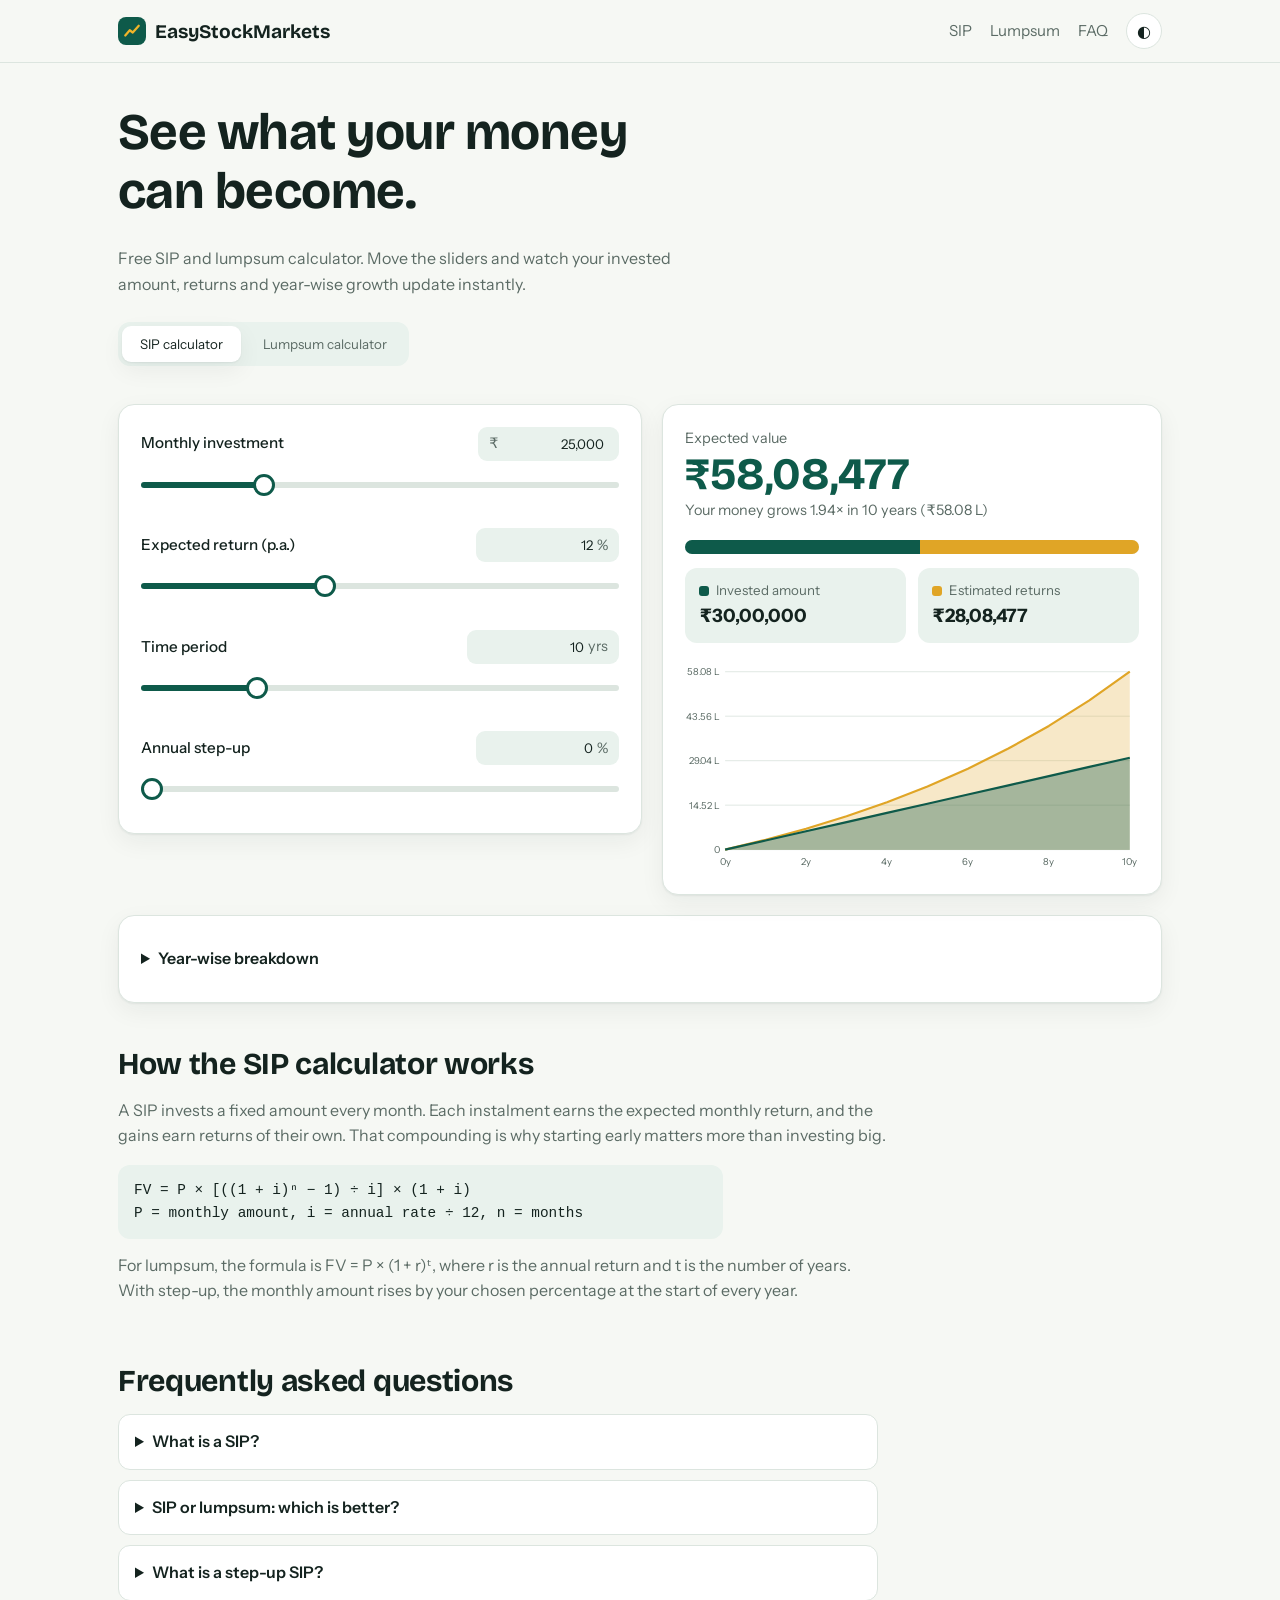
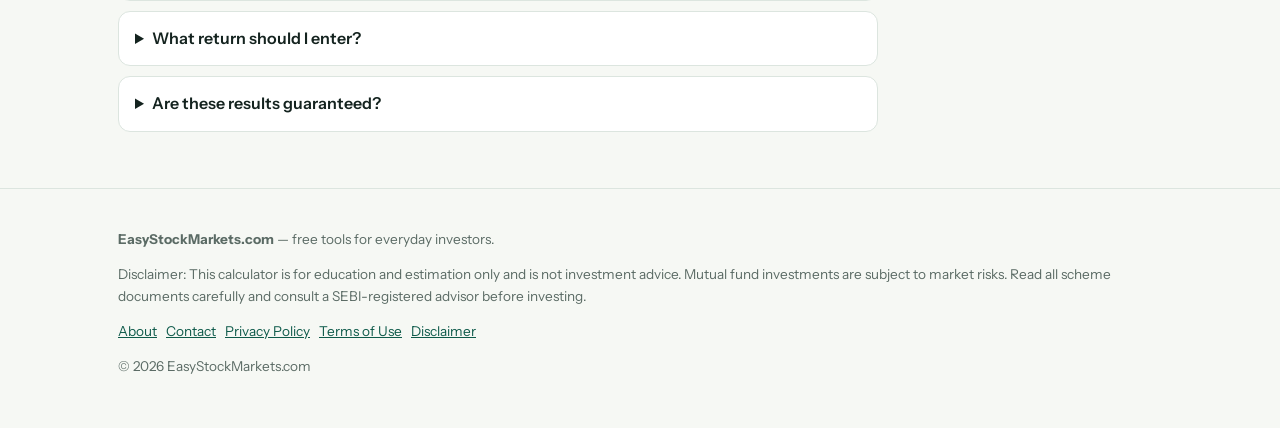
==== index.html @ 9d8278a8 "Add files via upload" ====
<!DOCTYPE html>
<html lang="en-IN">
<head>
<meta charset="utf-8">
<meta name="viewport" content="width=device-width, initial-scale=1">
<title>SIP Calculator &amp; Lumpsum Investment Calculator | EasyStockMarkets</title>
<meta name="description" content="Free SIP calculator and lumpsum investment calculator. Estimate mutual fund returns with step-up SIP, see year-wise growth, invested amount and wealth gained. Simple, fast, mobile friendly.">
<meta name="keywords" content="SIP calculator, lumpsum calculator, mutual fund calculator, step-up SIP calculator, investment calculator India, SIP returns">
<meta name="robots" content="index, follow, max-image-preview:large">
<meta name="theme-color" content="#0e5a4a">
<link rel="canonical" href="https://easystockmarkets.com/">
<meta property="og:type" content="website">
<meta property="og:site_name" content="EasyStockMarkets">
<meta property="og:title" content="SIP Calculator & Lumpsum Investment Calculator">
<meta property="og:description" content="Plan your wealth. Estimate SIP and lumpsum returns instantly, with step-up and year-wise growth.">
<meta property="og:url" content="https://easystockmarkets.com/">
<meta name="twitter:card" content="summary_large_image">
<link rel="icon" href="data:image/svg+xml,%3Csvg xmlns='http://www.w3.org/2000/svg' viewBox='0 0 100 100'%3E%3Crect width='100' height='100' rx='22' fill='%230e5a4a'/%3E%3Cpath d='M20 70 40 48 55 60 80 28' stroke='%23f0b429' stroke-width='9' fill='none' stroke-linecap='round' stroke-linejoin='round'/%3E%3C/svg%3E">
<link rel="preconnect" href="https://fonts.googleapis.com">
<link rel="preconnect" href="https://fonts.gstatic.com" crossorigin>
<link href="https://fonts.googleapis.com/css2?family=Bricolage+Grotesque:opsz,wght@12..96,500;12..96,700&family=Instrument+Sans:wght@400;500;600&display=swap" rel="stylesheet">
<script type="application/ld+json">
{"@context":"https://schema.org","@graph":[
{"@type":"WebSite","name":"EasyStockMarkets","url":"https://easystockmarkets.com/"},
{"@type":"WebApplication","name":"SIP & Lumpsum Calculator","url":"https://easystockmarkets.com/","applicationCategory":"FinanceApplication","operatingSystem":"Any","offers":{"@type":"Offer","price":"0","priceCurrency":"INR"}},
{"@type":"FAQPage","mainEntity":[
{"@type":"Question","name":"What is a SIP?","acceptedAnswer":{"@type":"Answer","text":"A Systematic Investment Plan (SIP) lets you invest a fixed amount in a mutual fund at regular intervals, usually monthly. It builds discipline and averages your purchase cost over time."}},
{"@type":"Question","name":"How is SIP return calculated?","acceptedAnswer":{"@type":"Answer","text":"This calculator compounds each monthly instalment at the expected annual return divided by 12. Future value = P x [((1+i)^n - 1) / i] x (1+i), where P is the monthly amount, i the monthly rate and n the number of months."}},
{"@type":"Question","name":"SIP or lumpsum: which is better?","acceptedAnswer":{"@type":"Answer","text":"SIP suits regular income and reduces timing risk. Lumpsum suits idle surplus cash and can do better in rising markets. Many investors combine both."}},
{"@type":"Question","name":"What is a step-up SIP?","acceptedAnswer":{"@type":"Answer","text":"A step-up SIP raises your monthly instalment by a fixed percentage every year, so your investment grows along with your income."}},
{"@type":"Question","name":"Are the results guaranteed?","acceptedAnswer":{"@type":"Answer","text":"No. Mutual fund returns are market-linked and not guaranteed. The calculator gives an estimate based on the return you enter."}}]}]}
</script>
<style>
:root{--bg:#f6f8f4;--card:#fff;--ink:#14231f;--mute:#5b6b65;--line:#dce5df;--brand:#0e5a4a;--brand2:#e9f2ed;--gold:#e0a526;--gain:#e0a526;--shadow:0 1px 2px rgba(20,35,31,.06),0 8px 24px rgba(20,35,31,.06)}
@media(prefers-color-scheme:dark){:root:not([data-theme=light]){--bg:#0d1714;--card:#14231f;--ink:#e9f1ed;--mute:#9bb0a8;--line:#24382f;--brand:#3fbf9f;--brand2:#18322a;--gold:#f0b429;--gain:#f0b429;--shadow:none}}
:root[data-theme=dark]{--bg:#0d1714;--card:#14231f;--ink:#e9f1ed;--mute:#9bb0a8;--line:#24382f;--brand:#3fbf9f;--brand2:#18322a;--gold:#f0b429;--gain:#f0b429;--shadow:none}
*{box-sizing:border-box}
html{scroll-behavior:smooth}
body{margin:0;font:400 16px/1.6 "Instrument Sans",system-ui,-apple-system,"Segoe UI",Roboto,sans-serif;background:var(--bg);color:var(--ink);padding:env(safe-area-inset-top) 0 env(safe-area-inset-bottom)}
h1,h2,h3{font-family:"Bricolage Grotesque","Instrument Sans",system-ui,sans-serif;line-height:1.15;margin:0 0 .5em;letter-spacing:-.01em}
a{color:var(--brand)}
.wrap{max-width:1080px;margin:0 auto;padding:0 18px}
header{border-bottom:1px solid var(--line)}
header .wrap{display:flex;align-items:center;justify-content:space-between;height:62px}
.logo{font:700 1.2rem "Bricolage Grotesque",sans-serif;color:var(--ink);text-decoration:none;display:flex;align-items:center;gap:9px}
.logo i{width:28px;height:28px;border-radius:8px;background:var(--brand);display:grid;place-items:center}
.logo svg{width:18px}
nav{display:flex;gap:18px;align-items:center;font-size:.95rem}
nav a{color:var(--mute);text-decoration:none}nav a:hover{color:var(--ink)}
#theme{border:1px solid var(--line);background:var(--card);color:var(--ink);border-radius:999px;width:36px;height:36px;cursor:pointer;font-size:1rem}
.hero{padding:40px 0 22px}
.hero h1{font-size:clamp(1.9rem,5.5vw,3.2rem);max-width:18ch}
.hero p{color:var(--mute);max-width:56ch;margin:0}
.tabs{display:inline-flex;background:var(--brand2);border-radius:12px;padding:4px;margin:24px 0 16px;gap:4px}
.tabs button{border:0;background:none;color:var(--mute);font:600 .95rem inherit;font-family:inherit;padding:10px 18px;border-radius:9px;cursor:pointer}
.tabs button[aria-selected=true]{background:var(--card);color:var(--ink);box-shadow:var(--shadow)}
.calc{display:grid;grid-template-columns:1.05fr 1fr;gap:20px;align-items:start}
.card{background:var(--card);border:1px solid var(--line);border-radius:16px;padding:22px;box-shadow:var(--shadow)}
.field{margin-bottom:22px}
.field:last-child{margin-bottom:0}
.row{display:flex;justify-content:space-between;align-items:center;gap:12px;margin-bottom:10px}
label{font-weight:500;font-size:.95rem}
.num{display:flex;align-items:center;background:var(--brand2);border-radius:9px;padding:0 10px;border:1px solid transparent}
.num:focus-within{border-color:var(--brand)}
.num span{color:var(--mute);font-size:.9rem}
.num input{width:110px;border:0;background:none;color:var(--ink);font:600 1rem inherit;font-family:inherit;padding:8px 4px;text-align:right;outline:0;-moz-appearance:textfield}
.num input::-webkit-inner-spin-button{display:none}
input[type=range]{width:100%;height:28px;-webkit-appearance:none;appearance:none;background:none;margin:0;cursor:pointer}
input[type=range]::-webkit-slider-runnable-track{height:6px;border-radius:6px;background:linear-gradient(90deg,var(--brand) var(--p,0%),var(--line) var(--p,0%))}
input[type=range]::-moz-range-track{height:6px;border-radius:6px;background:var(--line)}
input[type=range]::-moz-range-progress{height:6px;border-radius:6px;background:var(--brand)}
input[type=range]::-webkit-slider-thumb{-webkit-appearance:none;width:22px;height:22px;border-radius:50%;background:var(--card);border:3px solid var(--brand);margin-top:-8px}
input[type=range]::-moz-range-thumb{width:16px;height:16px;border-radius:50%;background:var(--card);border:3px solid var(--brand)}
:focus-visible{outline:2px solid var(--brand);outline-offset:2px}
.big{font:700 clamp(2rem,6vw,2.8rem) "Bricolage Grotesque",sans-serif;color:var(--brand);line-height:1.1}
.sub{color:var(--mute);font-size:.9rem}
.split{display:flex;height:14px;border-radius:8px;overflow:hidden;margin:18px 0 14px;background:var(--line)}
.split b{display:block;transition:width .35s}
#bi{background:var(--brand)}#bg{background:var(--gold)}
.stats{display:grid;grid-template-columns:1fr 1fr;gap:12px}
.stats div{background:var(--brand2);border-radius:12px;padding:12px 14px}
.stats small{display:flex;align-items:center;gap:7px;color:var(--mute)}
.stats small:before{content:"";width:10px;height:10px;border-radius:3px;background:var(--brand)}
.stats .g small:before{background:var(--gold)}
.stats strong{font-size:1.15rem;display:block}
.chart{margin-top:20px}
.chart svg{width:100%;height:auto;display:block;overflow:visible}
.chart text{fill:var(--mute);font:11px "Instrument Sans",sans-serif}
.tip{position:absolute;pointer-events:none;background:var(--ink);color:var(--bg);font-size:.8rem;padding:6px 9px;border-radius:8px;white-space:nowrap;transform:translate(-50%,-110%);opacity:0;transition:opacity .15s}
.cw{position:relative}
details{margin-top:18px}
summary{cursor:pointer;font-weight:600;padding:8px 0}
.tw{overflow-x:auto;max-height:360px;border:1px solid var(--line);border-radius:12px;margin-top:8px}
table{border-collapse:collapse;width:100%;min-width:480px;font-size:.9rem}
th,td{padding:9px 12px;text-align:right;border-bottom:1px solid var(--line)}
th:first-child,td:first-child{text-align:left}
th{position:sticky;top:0;background:var(--brand2);font-weight:600}
section.info{padding:44px 0 0}
section.info h2{font-size:clamp(1.4rem,3.5vw,1.9rem)}
section.info p{color:var(--mute);max-width:70ch}
.formula{background:var(--brand2);border-radius:12px;padding:14px 16px;font-family:ui-monospace,Menlo,Consolas,monospace;font-size:.9rem;overflow-x:auto;color:var(--ink);max-width:70ch}
.faq details{background:var(--card);border:1px solid var(--line);border-radius:12px;padding:6px 16px;margin:0 0 10px;max-width:760px}
.faq p{margin:0 0 12px}
footer{margin-top:56px;border-top:1px solid var(--line);padding:26px 0 36px;color:var(--mute);font-size:.85rem}
@media(max-width:820px){.calc{grid-template-columns:1fr}.hero{padding-top:26px}nav a.h{display:none}.num input{width:96px}}
@media(prefers-reduced-motion:reduce){*{transition:none!important;scroll-behavior:auto!important}}
</style>
</head>
<body>
<header><div class="wrap">
<a class="logo" href="index.html" aria-label="EasyStockMarkets home"><i><svg viewBox="0 0 24 24" fill="none" stroke="#f0b429" stroke-width="3" stroke-linecap="round" stroke-linejoin="round"><path d="M3 18l6-7 4 3 8-9"/></svg></i>EasyStockMarkets</a>
<nav aria-label="Main"><a class="h" href="#sip" data-go="sip">SIP</a><a class="h" href="#lumpsum" data-go="lumpsum">Lumpsum</a><a class="h" href="#faq">FAQ</a><button id="theme" aria-label="Toggle dark mode">◐</button></nav>
</div></header>

<main class="wrap">
<div class="hero">
<h1>See what your money can become.</h1>
<p>Free SIP and lumpsum calculator. Move the sliders and watch your invested amount, returns and year-wise growth update instantly.</p>
<div class="tabs" role="tablist" aria-label="Calculator type">
<button role="tab" id="t-sip" aria-selected="true" aria-controls="panel">SIP calculator</button>
<button role="tab" id="t-lumpsum" aria-selected="false" aria-controls="panel">Lumpsum calculator</button>
</div>
</div>

<div class="calc" id="panel" role="tabpanel">
<div class="card" id="inputs"></div>
<div class="card" aria-live="polite">
<div class="sub" id="lblTotal">Expected value</div>
<div class="big" id="total">₹0</div>
<div class="sub" id="mult"></div>
<div class="split" aria-hidden="true"><b id="bi"></b><b id="bg"></b></div>
<div class="stats">
<div><small>Invested amount</small><strong id="inv">₹0</strong></div>
<div class="g"><small>Estimated returns</small><strong id="gain">₹0</strong></div>
</div>
<div class="chart cw"><svg id="chart" viewBox="0 0 520 240" role="img" aria-label="Growth chart of invested amount versus expected value"></svg><div class="tip" id="tip"></div></div>
</div>
</div>

<details class="card" style="margin-top:20px">
<summary>Year-wise breakdown</summary>
<div class="tw"><table><thead><tr><th>Year</th><th>Invested</th><th>Returns</th><th>Value</th></tr></thead><tbody id="rows"></tbody></table></div>
</details>

<section class="info">
<h2>How the SIP calculator works</h2>
<p>A SIP invests a fixed amount every month. Each instalment earns the expected monthly return, and the gains earn returns of their own. That compounding is why starting early matters more than investing big.</p>
<div class="formula">FV = P × [((1 + i)ⁿ − 1) ÷ i] × (1 + i)<br>P = monthly amount, i = annual rate ÷ 12, n = months</div>
<p style="margin-top:14px">For lumpsum, the formula is FV = P × (1 + r)ᵗ, where r is the annual return and t is the number of years. With step-up, the monthly amount rises by your chosen percentage at the start of every year.</p>
</section>

<section class="info faq" id="faq">
<h2>Frequently asked questions</h2>
<details><summary>What is a SIP?</summary><p>A Systematic Investment Plan lets you invest a fixed amount in a mutual fund every month. It builds discipline and averages your purchase cost over market ups and downs.</p></details>
<details><summary>SIP or lumpsum: which is better?</summary><p>SIP suits regular income and lowers timing risk. Lumpsum suits idle surplus cash and can do better when markets rise. Many investors use both.</p></details>
<details><summary>What is a step-up SIP?</summary><p>A step-up SIP increases your instalment by a fixed percentage each year, so your investing keeps pace with your salary.</p></details>
<details><summary>What return should I enter?</summary><p>Long-term equity funds have historically returned roughly 10–14% a year in India, but this varies and is never guaranteed. Try a few values to see a range.</p></details>
<details><summary>Are these results guaranteed?</summary><p>No. Mutual fund returns are market-linked. The calculator shows an estimate based only on what you enter, before taxes and expense ratios.</p></details>
</section>
</main>

<footer><div class="wrap">
<p><strong>EasyStockMarkets.com</strong> — free tools for everyday investors.</p>
<p>Disclaimer: This calculator is for education and estimation only and is not investment advice. Mutual fund investments are subject to market risks. Read all scheme documents carefully and consult a SEBI-registered advisor before investing.</p>
<p><a href="about.html">About</a> &nbsp; <a href="contact.html">Contact</a> &nbsp; <a href="privacy-policy.html">Privacy Policy</a> &nbsp; <a href="terms.html">Terms of Use</a> &nbsp; <a href="disclaimer.html">Disclaimer</a></p>
<p>© <span id="yr"></span> EasyStockMarkets.com</p>
</div></footer>

<script>
(function(){
"use strict";
var $=function(i){return document.getElementById(i)};
var CFG={
sip:{fields:[["amt","Monthly investment","₹",500,100000,500,25000],["rate","Expected return (p.a.)","%",1,30,.5,12],["yrs","Time period","yrs",1,40,1,10],["step","Annual step-up","%",0,25,1,0]],tl:"Expected value",title:"SIP Calculator"},
lumpsum:{fields:[["amt","Total investment","₹",5000,10000000,5000,500000],["rate","Expected return (p.a.)","%",1,30,.5,12],["yrs","Time period","yrs",1,40,1,10]],tl:"Expected value",title:"Lumpsum Calculator"}};
var mode="sip",S={sip:{},lumpsum:{}};
var inr=new Intl.NumberFormat("en-IN",{maximumFractionDigits:0});
function f(n){return "₹"+inr.format(Math.round(n))}
function short(n){if(n>=1e7)return "₹"+(n/1e7).toFixed(2).replace(/\.?0+$/,"")+" Cr";if(n>=1e5)return "₹"+(n/1e5).toFixed(2).replace(/\.?0+$/,"")+" L";return f(n)}
function clamp(v,a,b){return Math.min(b,Math.max(a,v))}
function build(){
var box=$("inputs"),c=CFG[mode];box.innerHTML="";
c.fields.forEach(function(d){
var k=d[0];if(S[mode][k]==null)S[mode][k]=d[6];
var el=document.createElement("div");el.className="field";
var pre=d[2]==="₹"?"<span>₹</span>":"",suf=d[2]!=="₹"?"<span>"+d[2]+"</span>":"";
el.innerHTML='<div class="row"><label for="n-'+k+'">'+d[1]+'</label><div class="num">'+pre+'<input id="n-'+k+'" type="text" inputmode="decimal" autocomplete="off">'+suf+'</div></div><input id="r-'+k+'" type="range" min="'+d[3]+'" max="'+d[4]+'" step="'+d[5]+'" aria-label="'+d[1]+'">';
box.appendChild(el);
var n=el.querySelector("#n-"+k),r=el.querySelector("#r-"+k);
function sync(){var v=S[mode][k];r.value=v;n.value=d[2]==="₹"?inr.format(v):v;r.style.setProperty("--p",((v-d[3])/(d[4]-d[3])*100)+"%")}
r.addEventListener("input",function(){S[mode][k]=+r.value;sync();calc()});
n.addEventListener("input",function(){var v=parseFloat(n.value.replace(/,/g,""));if(!isNaN(v)){S[mode][k]=clamp(v,d[3],d[4]);r.value=S[mode][k];r.style.setProperty("--p",((S[mode][k]-d[3])/(d[4]-d[3])*100)+"%");calc()}});
n.addEventListener("blur",sync);
sync();
});
calc();
}
function project(){
var s=S[mode],y=s.yrs,r=s.rate/100,out=[{y:0,i:0,v:0}],i,m;
if(mode==="lumpsum"){for(i=1;i<=y;i++)out.push({y:i,i:s.amt,v:s.amt*Math.pow(1+r,i)});out[0]={y:0,i:s.amt,v:s.amt};return out}
var mr=r/12,v=0,inv=0,c=s.amt;
for(i=1;i<=y;i++){for(m=0;m<12;m++){v=(v+c)*(1+mr);inv+=c}out.push({y:i,i:inv,v:v});c=c*(1+s.step/100)}
return out;
}
var pts=[];
function calc(){
pts=project();var e=pts[pts.length-1],g=e.v-e.i;
$("total").textContent=f(e.v);$("inv").textContent=f(e.i);$("gain").textContent=f(g);
$("mult").textContent="Your money grows "+(e.v/e.i).toFixed(2)+"× in "+S[mode].yrs+" years ("+short(e.v)+")";
var pi=e.i/e.v*100;$("bi").style.width=pi+"%";$("bg").style.width=(100-pi)+"%";
$("rows").innerHTML=pts.slice(mode==="lumpsum"?1:1).map(function(p){return "<tr><td>"+p.y+"</td><td>"+f(p.i)+"</td><td>"+f(p.v-p.i)+"</td><td>"+f(p.v)+"</td></tr>"}).join("");
draw();
document.title=CFG[mode].title+" – Plan Your Investment Returns | EasyStockMarkets";
}
function draw(){
var W=520,H=240,L=46,R=10,T=10,B=26,mx=pts[pts.length-1].v,n=pts.length-1||1;
function X(i){return L+(W-L-R)*i/n}function Y(v){return T+(H-T-B)*(1-v/mx)}
var a="",b="",g="",i,t;
for(t=0;t<=4;t++){var yy=T+(H-T-B)*t/4;g+='<line x1="'+L+'" x2="'+(W-R)+'" y1="'+yy+'" y2="'+yy+'" stroke="var(--line)"/><text x="'+(L-6)+'" y="'+(yy+4)+'" text-anchor="end">'+short(mx*(1-t/4)).replace("₹","")+'</text>'}
var step=Math.ceil(n/6);for(i=0;i<=n;i+=step)g+='<text x="'+X(i)+'" y="'+(H-8)+'" text-anchor="middle">'+i+'y</text>';
var pv=pts.map(function(p,i){return X(i)+","+Y(p.v)}).join(" "),pi=pts.map(function(p,i){return X(i)+","+Y(p.i)}).join(" ");
$("chart").innerHTML=g+'<polygon points="'+X(0)+","+Y(0)+" "+pv+" "+X(n)+","+Y(0)+'" fill="var(--gold)" opacity=".25"/><polygon points="'+X(0)+","+Y(0)+" "+pi+" "+X(n)+","+Y(0)+'" fill="var(--brand)" opacity=".35"/><polyline points="'+pv+'" fill="none" stroke="var(--gold)" stroke-width="2.5" stroke-linejoin="round"/><polyline points="'+pi+'" fill="none" stroke="var(--brand)" stroke-width="2.5" stroke-linejoin="round"/><line id="cur" y1="'+T+'" y2="'+(H-B)+'" stroke="var(--mute)" stroke-dasharray="3" opacity="0"/>';
}
var ch=$("chart");
function hover(ev){
var rc=ch.getBoundingClientRect(),cx=(ev.touches?ev.touches[0].clientX:ev.clientX)-rc.left,sx=cx/rc.width*520,n=pts.length-1||1;
var i=clamp(Math.round((sx-46)/(520-56)*n),0,n),p=pts[i],x=46+(520-56)*i/n,cur=$("cur"),tip=$("tip");
cur.setAttribute("x1",x);cur.setAttribute("x2",x);cur.setAttribute("opacity",1);
tip.style.left=(x/520*rc.width)+"px";tip.style.top="30px";tip.style.opacity=1;
tip.innerHTML="Year "+p.y+": "+f(p.v)+"<br>Invested: "+f(p.i);
}
ch.addEventListener("mousemove",hover);ch.addEventListener("touchmove",hover,{passive:true});ch.addEventListener("touchstart",hover,{passive:true});
ch.addEventListener("mouseleave",function(){$("tip").style.opacity=0;var c=$("cur");if(c)c.setAttribute("opacity",0)});
function setMode(m,push){
mode=m;["sip","lumpsum"].forEach(function(k){$("t-"+k).setAttribute("aria-selected",k===m)});
if(push)history.replaceState(null,"","#"+m);
build();
}
["sip","lumpsum"].forEach(function(k){$("t-"+k).addEventListener("click",function(){setMode(k,true)})});
document.querySelectorAll("[data-go]").forEach(function(a){a.addEventListener("click",function(){setMode(a.dataset.go,false);$("panel").scrollIntoView({behavior:"smooth"})})});
window.addEventListener("hashchange",function(){var h=location.hash.slice(1);if(CFG[h])setMode(h,false)});
$("theme").addEventListener("click",function(){
var d=document.documentElement,dark=d.dataset.theme?d.dataset.theme==="dark":matchMedia("(prefers-color-scheme:dark)").matches;
d.dataset.theme=dark?"light":"dark";
});
$("yr").textContent=new Date().getFullYear();
var h=location.hash.slice(1);setMode(CFG[h]?h:"sip",false);
})();
</script>
</body>
</html>
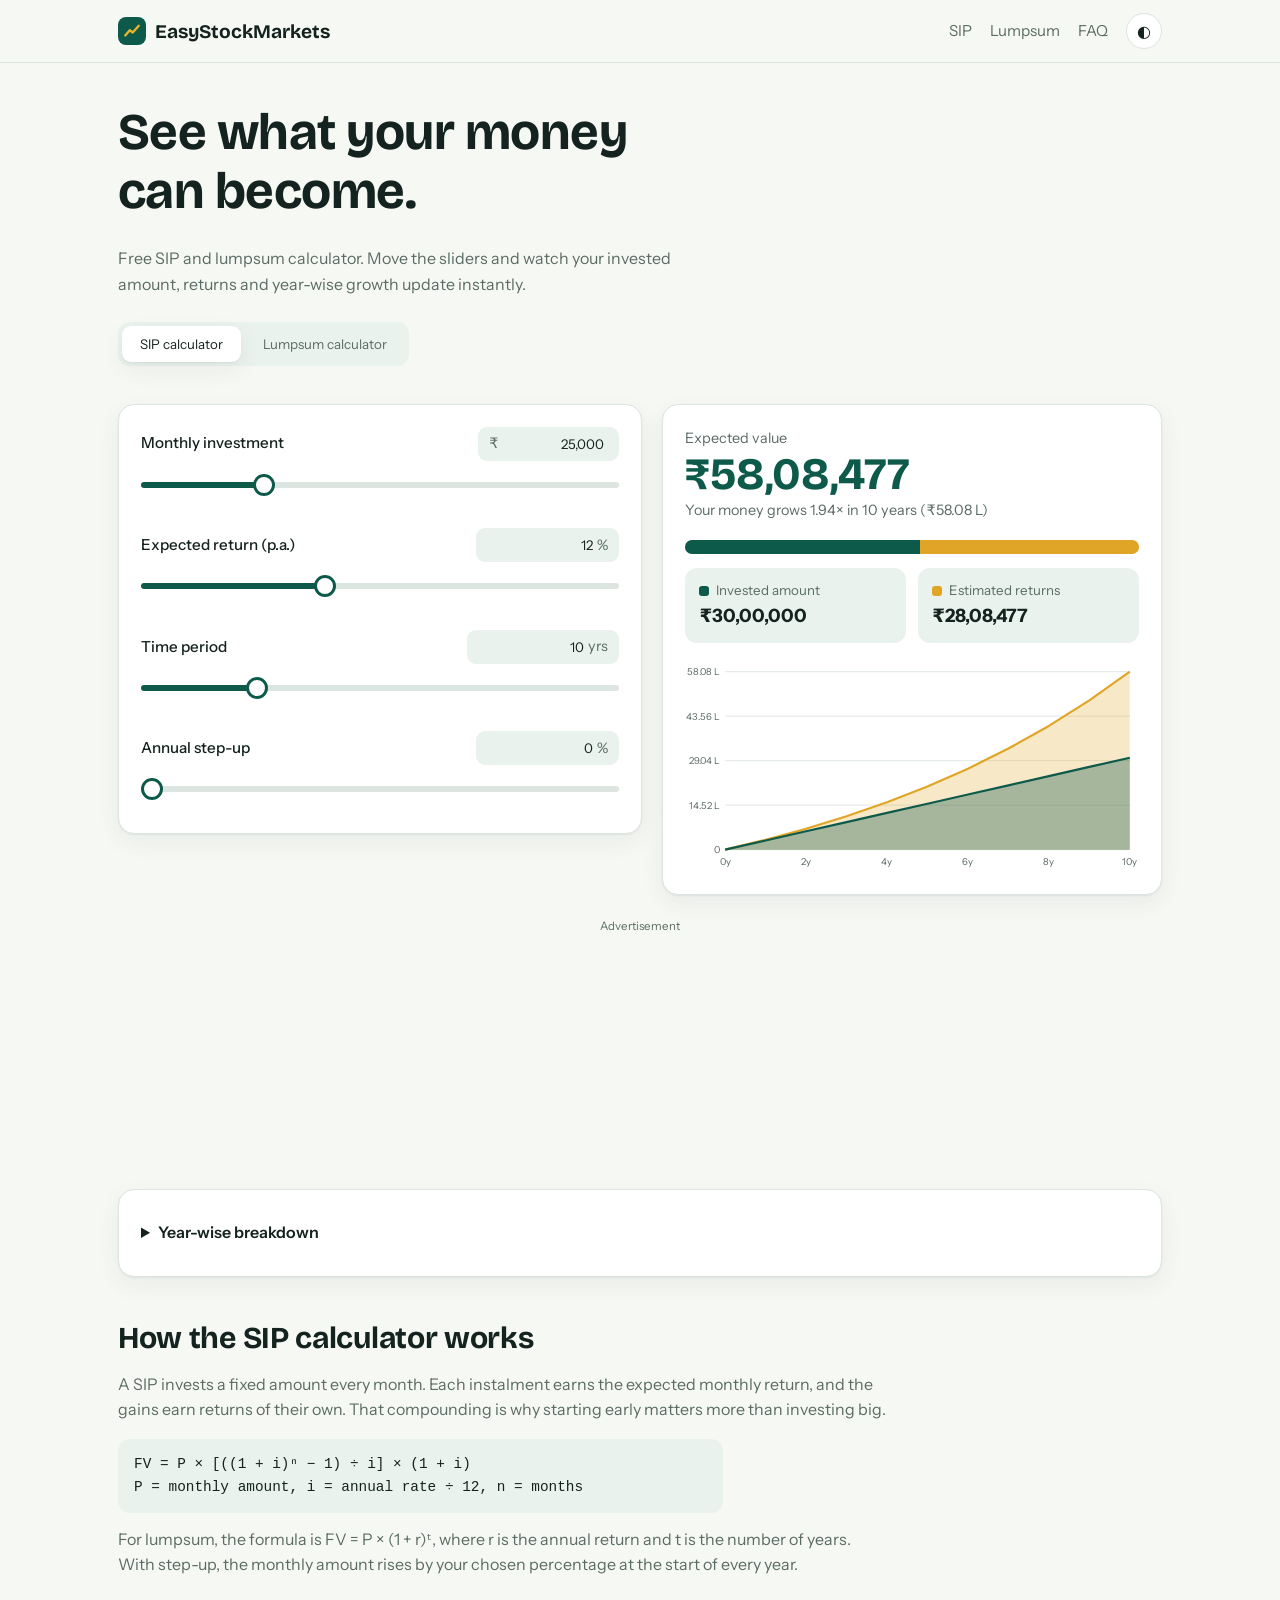
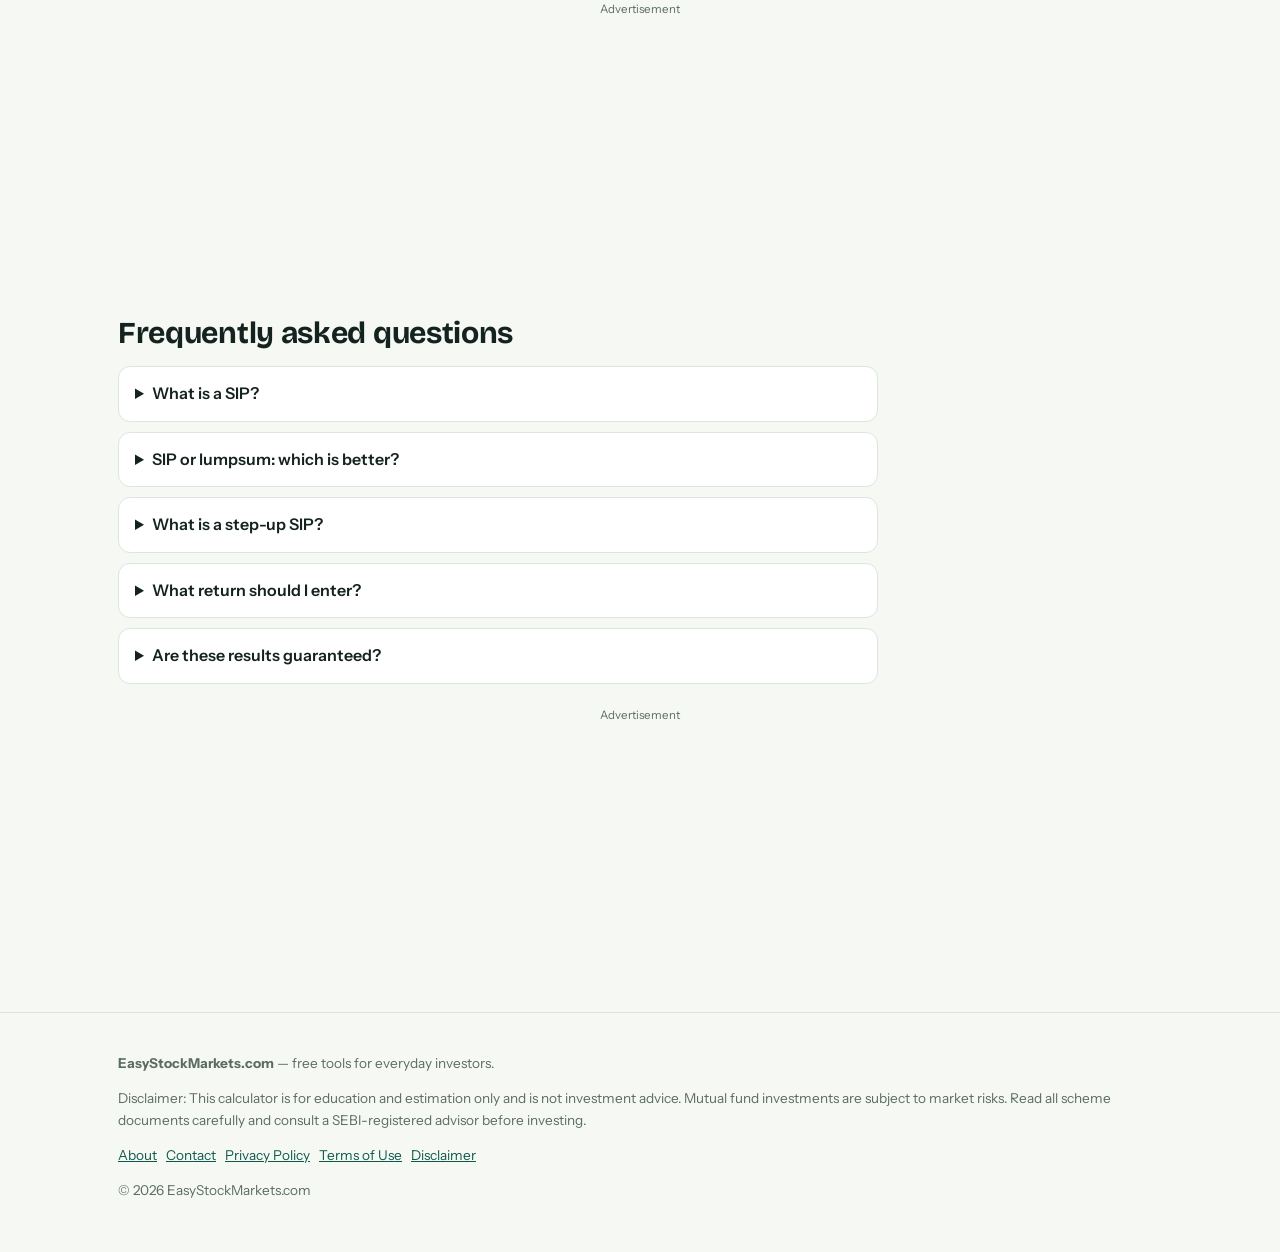
==== commit c6982d68: "Add files via upload" ====
--- a/index.html
+++ b/index.html
@@ -104,6 +104,13 @@
 footer{margin-top:56px;border-top:1px solid var(--line);padding:26px 0 36px;color:var(--mute);font-size:.85rem}
 @media(max-width:820px){.calc{grid-template-columns:1fr}.hero{padding-top:26px}nav a.h{display:none}.num input{width:96px}}
 @media(prefers-reduced-motion:reduce){*{transition:none!important;scroll-behavior:auto!important}}
+.ad-slot{margin:22px auto;text-align:center;max-width:100%;overflow:hidden;clear:both}
+.ad-slot:empty{display:none}
+.ad-slot:before{content:"Advertisement";display:block;font-size:.72rem;color:var(--mute);margin-bottom:4px}
+.ad-native{width:100%;max-width:1080px;min-height:250px}
+.ad-banner{width:300px;min-height:250px}
+.ad-banner.wide{width:336px;min-height:280px}
+@media(min-width:768px){.ad-banner.d{width:728px;min-height:90px}}
 </style>
 </head>
 <body>
@@ -137,6 +144,11 @@
 </div>
 </div>
 
+
+<!-- AD SLOT 1: NATIVE BANNER (under calculator). Paste ad code between the comment markers below. Remove the whole div if unused. -->
+<div class="ad-slot ad-native" id="ad-native-1">
+<!-- paste native banner code here -->
+</div>
 <details class="card" style="margin-top:20px">
 <summary>Year-wise breakdown</summary>
 <div class="tw"><table><thead><tr><th>Year</th><th>Invested</th><th>Returns</th><th>Value</th></tr></thead><tbody id="rows"></tbody></table></div>
@@ -149,6 +161,11 @@
 <p style="margin-top:14px">For lumpsum, the formula is FV = P × (1 + r)ᵗ, where r is the annual return and t is the number of years. With step-up, the monthly amount rises by your chosen percentage at the start of every year.</p>
 </section>
 
+
+<!-- AD SLOT 2: BANNER 300x250 (after "How it works"). Paste ad code inside. -->
+<div class="ad-slot ad-banner" id="ad-banner-1">
+<!-- paste banner 300x250 code here -->
+</div>
 <section class="info faq" id="faq">
 <h2>Frequently asked questions</h2>
 <details><summary>What is a SIP?</summary><p>A Systematic Investment Plan lets you invest a fixed amount in a mutual fund every month. It builds discipline and averages your purchase cost over market ups and downs.</p></details>
@@ -157,6 +174,11 @@
 <details><summary>What return should I enter?</summary><p>Long-term equity funds have historically returned roughly 10–14% a year in India, but this varies and is never guaranteed. Try a few values to see a range.</p></details>
 <details><summary>Are these results guaranteed?</summary><p>No. Mutual fund returns are market-linked. The calculator shows an estimate based only on what you enter, before taxes and expense ratios.</p></details>
 </section>
+
+<!-- AD SLOT 3: NATIVE BANNER (after FAQ, optional). Paste ad code inside. -->
+<div class="ad-slot ad-native" id="ad-native-2">
+<!-- paste native banner code here -->
+</div>
 </main>
 
 <footer><div class="wrap">
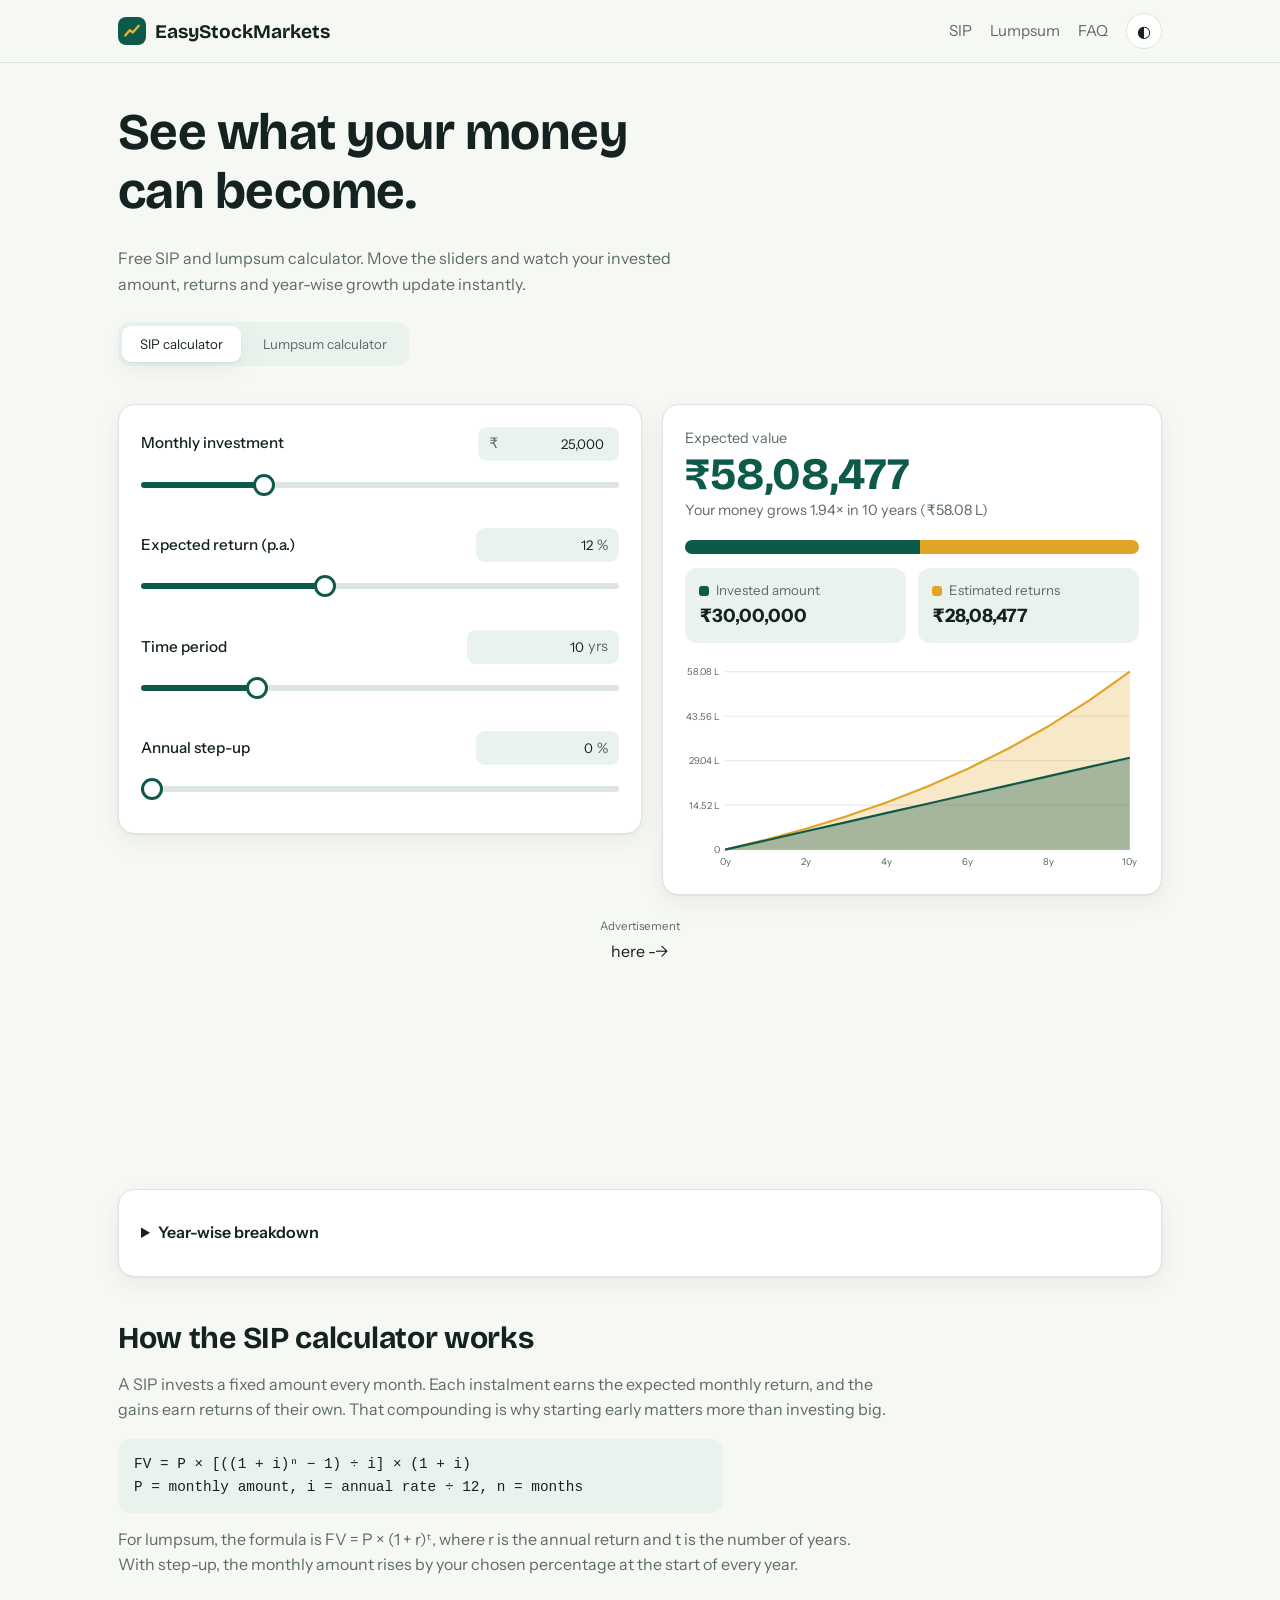
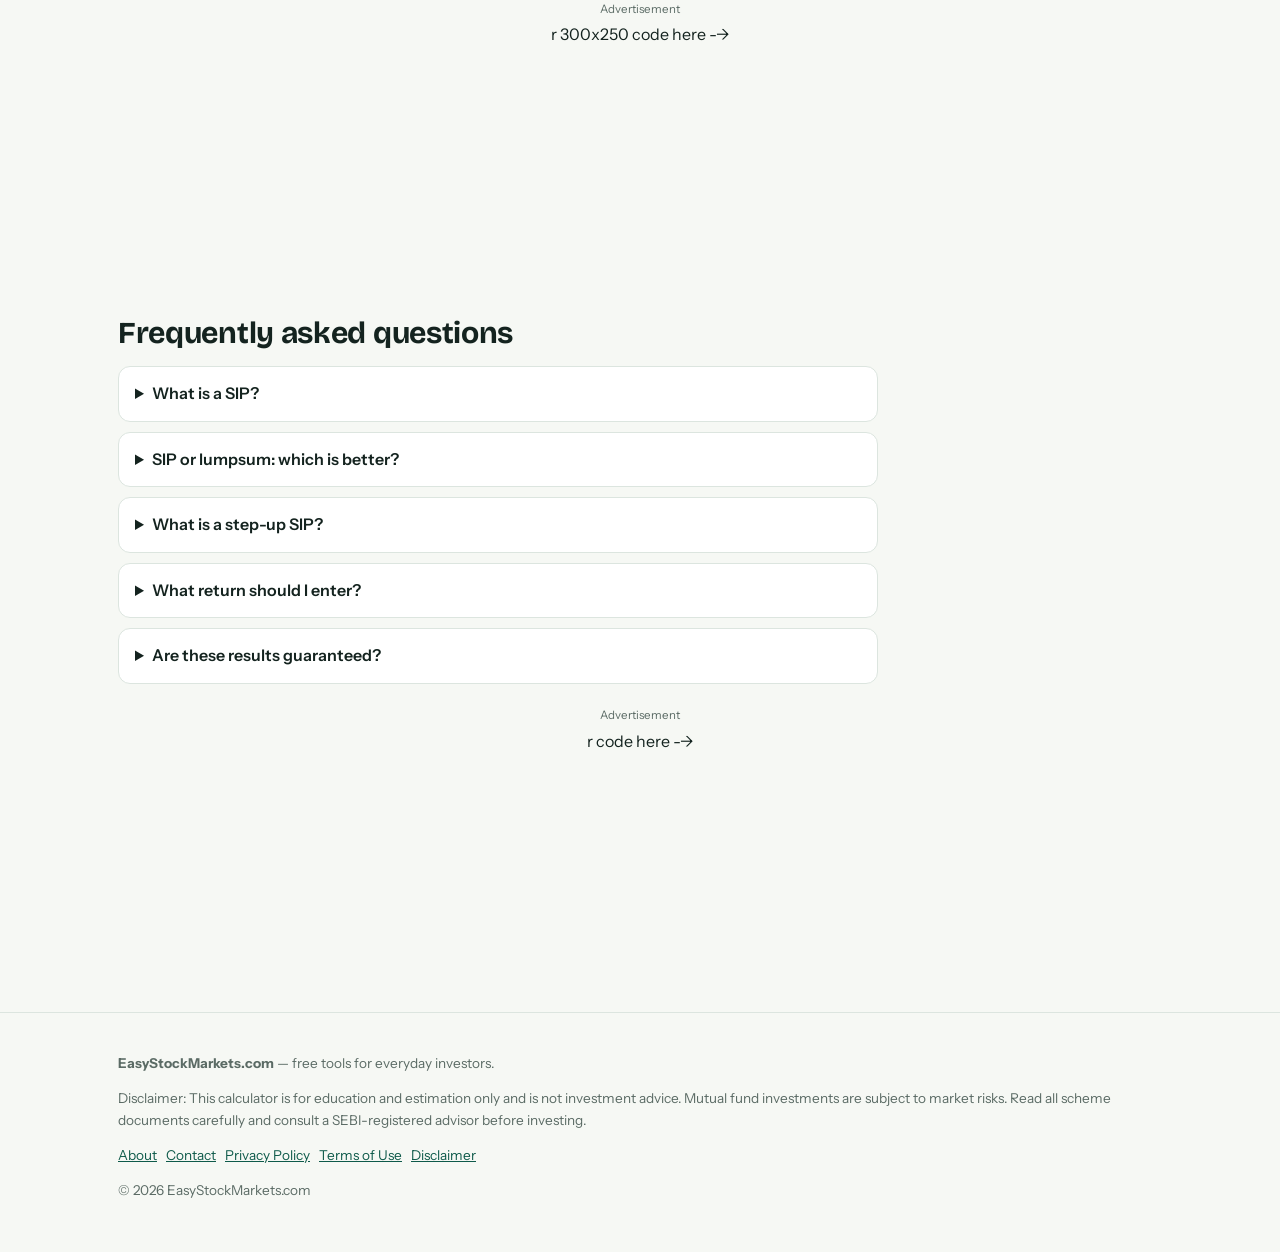
==== commit 4cf85af2: "Update index.html" ====
--- a/index.html
+++ b/index.html
@@ -147,7 +147,8 @@
 
 <!-- AD SLOT 1: NATIVE BANNER (under calculator). Paste ad code between the comment markers below. Remove the whole div if unused. -->
 <div class="ad-slot ad-native" id="ad-native-1">
-<!-- paste native banner code here -->
+<script async="async" data-cfasync="false" src="https://bauval.org/21/816e2c9be755b453aa103c5f04f29f22"></script>
+<div id="container-816e2c9be755b453aa103c5f04f29f22"></div> here -->
 </div>
 <details class="card" style="margin-top:20px">
 <summary>Year-wise breakdown</summary>
@@ -164,7 +165,16 @@
 
 <!-- AD SLOT 2: BANNER 300x250 (after "How it works"). Paste ad code inside. -->
 <div class="ad-slot ad-banner" id="ad-banner-1">
-<!-- paste banner 300x250 code here -->
+<script>
+  atOptions = {
+    'key' : '8a4e764eb5b84c7a4eb3f873d4bc77cd',
+    'format' : 'iframe',
+    'height' : 250,
+    'width' : 300,
+    'params' : {}
+  };
+</script>
+<script src="https://bauval.org/22/8a4e764eb5b84c7a4eb3f873d4bc77cd"></script>r 300x250 code here -->
 </div>
 <section class="info faq" id="faq">
 <h2>Frequently asked questions</h2>
@@ -177,7 +187,8 @@
 
 <!-- AD SLOT 3: NATIVE BANNER (after FAQ, optional). Paste ad code inside. -->
 <div class="ad-slot ad-native" id="ad-native-2">
-<!-- paste native banner code here -->
+<script async="async" data-cfasync="false" src="https://bauval.org/21/816e2c9be755b453aa103c5f04f29f22"></script>
+<div id="container-816e2c9be755b453aa103c5f04f29f22"></div>r code here -->
 </div>
 </main>
 
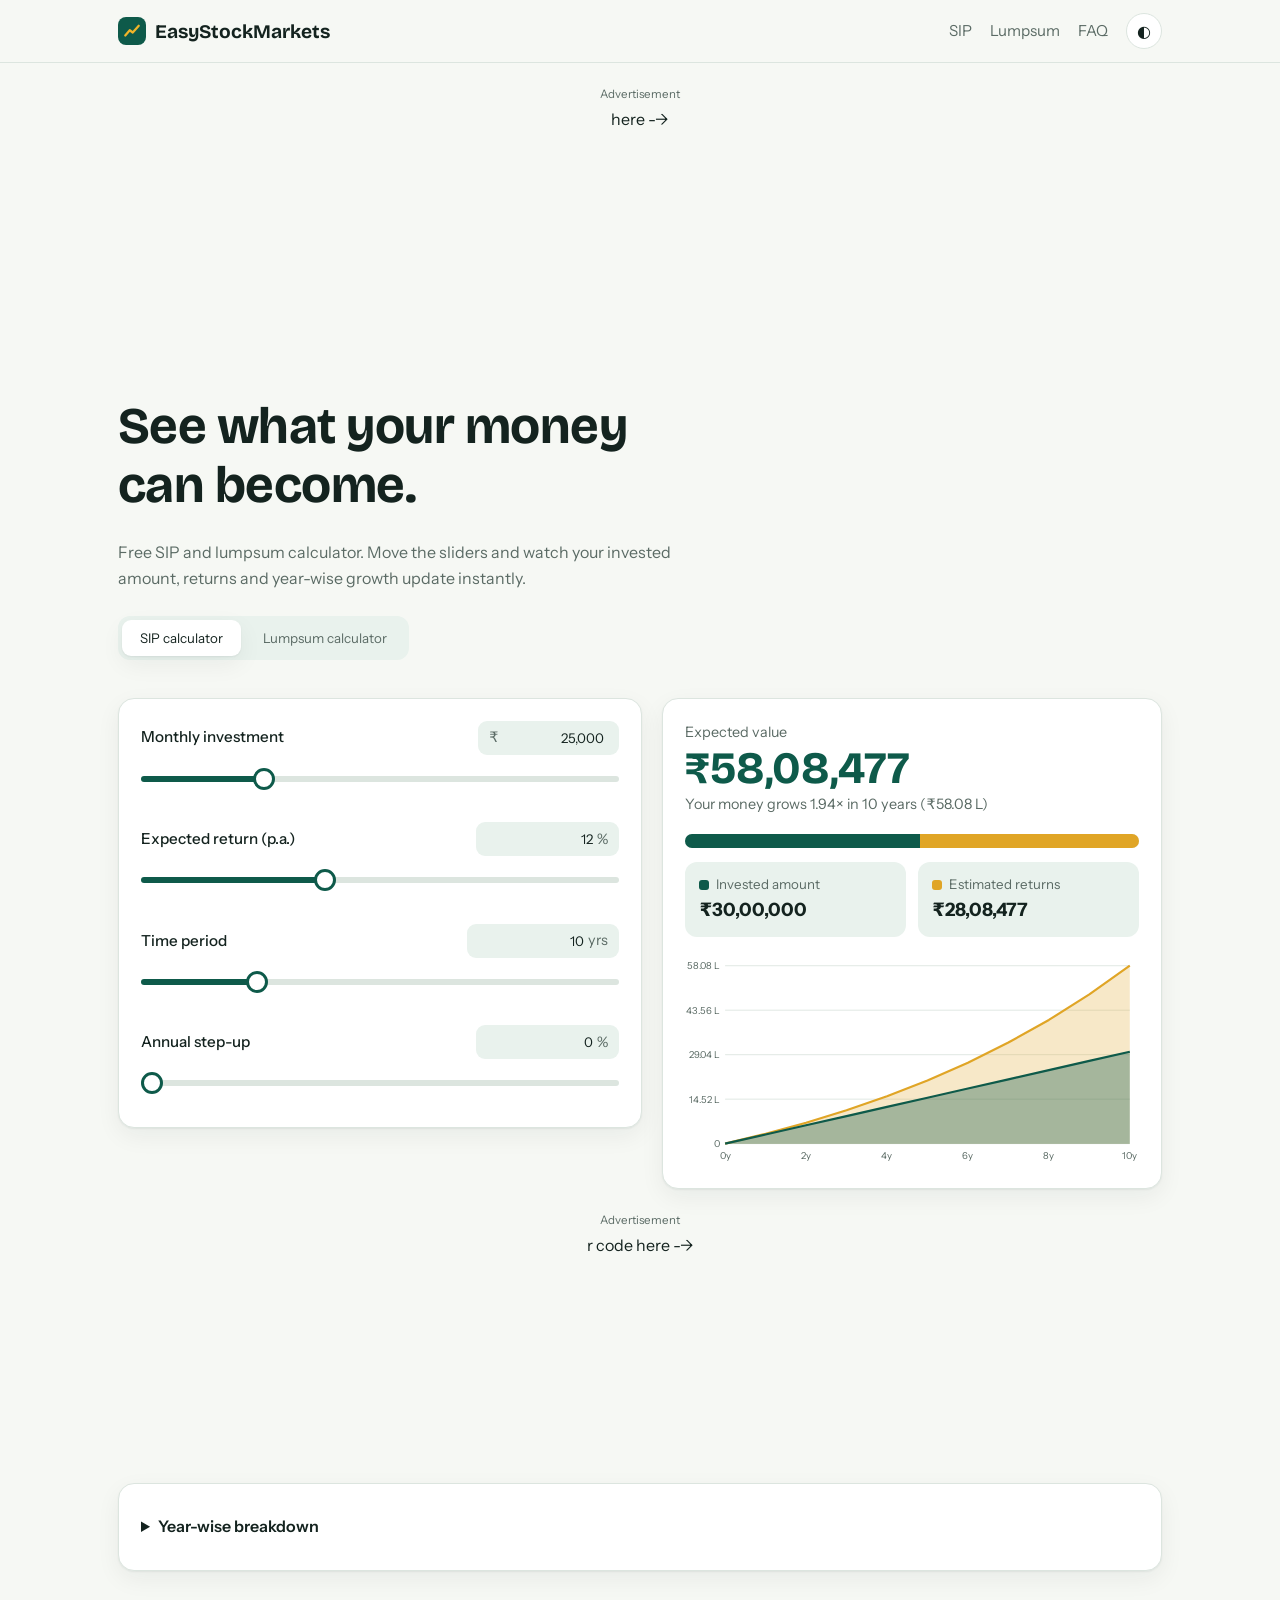
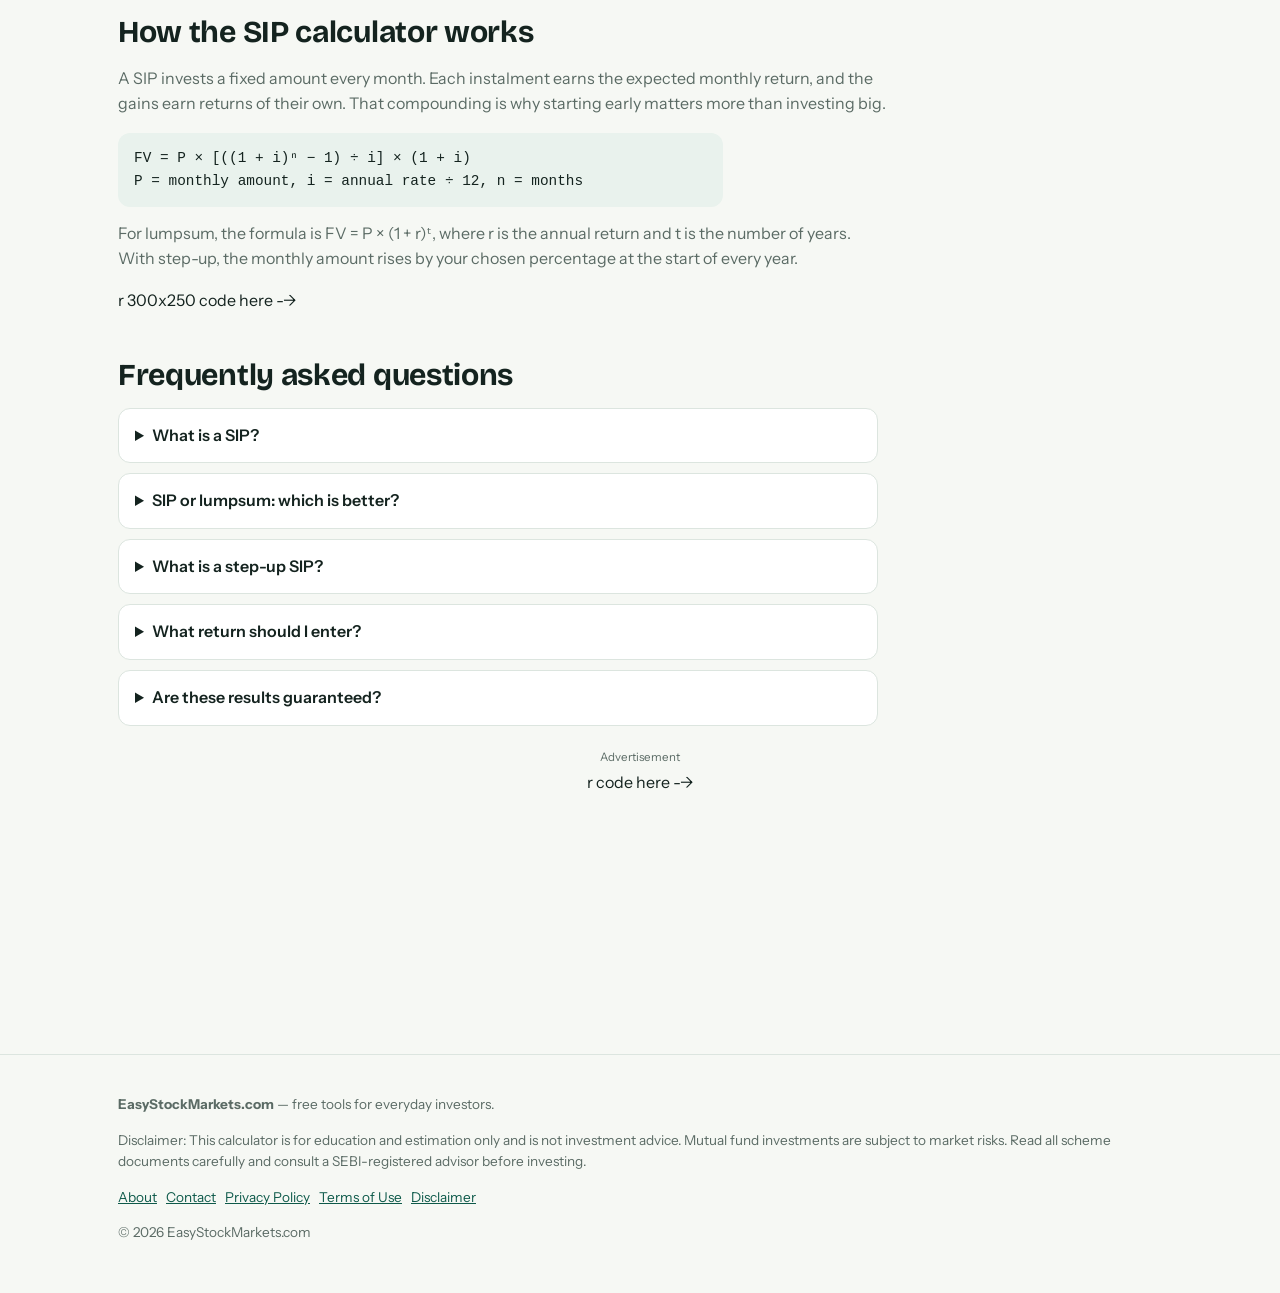
==== commit 894044cd: "Update index.html" ====
--- a/index.html
+++ b/index.html
@@ -118,7 +118,11 @@
 <a class="logo" href="index.html" aria-label="EasyStockMarkets home"><i><svg viewBox="0 0 24 24" fill="none" stroke="#f0b429" stroke-width="3" stroke-linecap="round" stroke-linejoin="round"><path d="M3 18l6-7 4 3 8-9"/></svg></i>EasyStockMarkets</a>
 <nav aria-label="Main"><a class="h" href="#sip" data-go="sip">SIP</a><a class="h" href="#lumpsum" data-go="lumpsum">Lumpsum</a><a class="h" href="#faq">FAQ</a><button id="theme" aria-label="Toggle dark mode">◐</button></nav>
 </div></header>
-
+<!-- AD SLOT 1: NATIVE BANNER (under calculator). Paste ad code between the comment markers below. Remove the whole div if unused. -->
+<div class="ad-slot ad-native" id="ad-native-1">
+<script async="async" data-cfasync="false" src="https://bauval.org/21/816e2c9be755b453aa103c5f04f29f22"></script>
+<div id="container-816e2c9be755b453aa103c5f04f29f22"></div> here -->
+</div>
 <main class="wrap">
 <div class="hero">
 <h1>See what your money can become.</h1>
@@ -146,9 +150,9 @@
 
 
 <!-- AD SLOT 1: NATIVE BANNER (under calculator). Paste ad code between the comment markers below. Remove the whole div if unused. -->
-<div class="ad-slot ad-native" id="ad-native-1">
+<div class="ad-slot ad-native" id="ad-native-2">
 <script async="async" data-cfasync="false" src="https://bauval.org/21/816e2c9be755b453aa103c5f04f29f22"></script>
-<div id="container-816e2c9be755b453aa103c5f04f29f22"></div> here -->
+<div id="container-816e2c9be755b453aa103c5f04f29f22"></div>r code here -->
 </div>
 <details class="card" style="margin-top:20px">
 <summary>Year-wise breakdown</summary>
@@ -163,17 +167,8 @@
 </section>
 
 
-<!-- AD SLOT 2: BANNER 300x250 (after "How it works"). Paste ad code inside. -->
-<div class="ad-slot ad-banner" id="ad-banner-1">
-<script>
-  atOptions = {
-    'key' : '8a4e764eb5b84c7a4eb3f873d4bc77cd',
-    'format' : 'iframe',
-    'height' : 250,
-    'width' : 300,
-    'params' : {}
-  };
-</script>
+<!-- AD SLOT 2: BANNER 300x250 (after "How it works"). Paste ad code inside. --!>
+
 <script src="https://bauval.org/22/8a4e764eb5b84c7a4eb3f873d4bc77cd"></script>r 300x250 code here -->
 </div>
 <section class="info faq" id="faq">
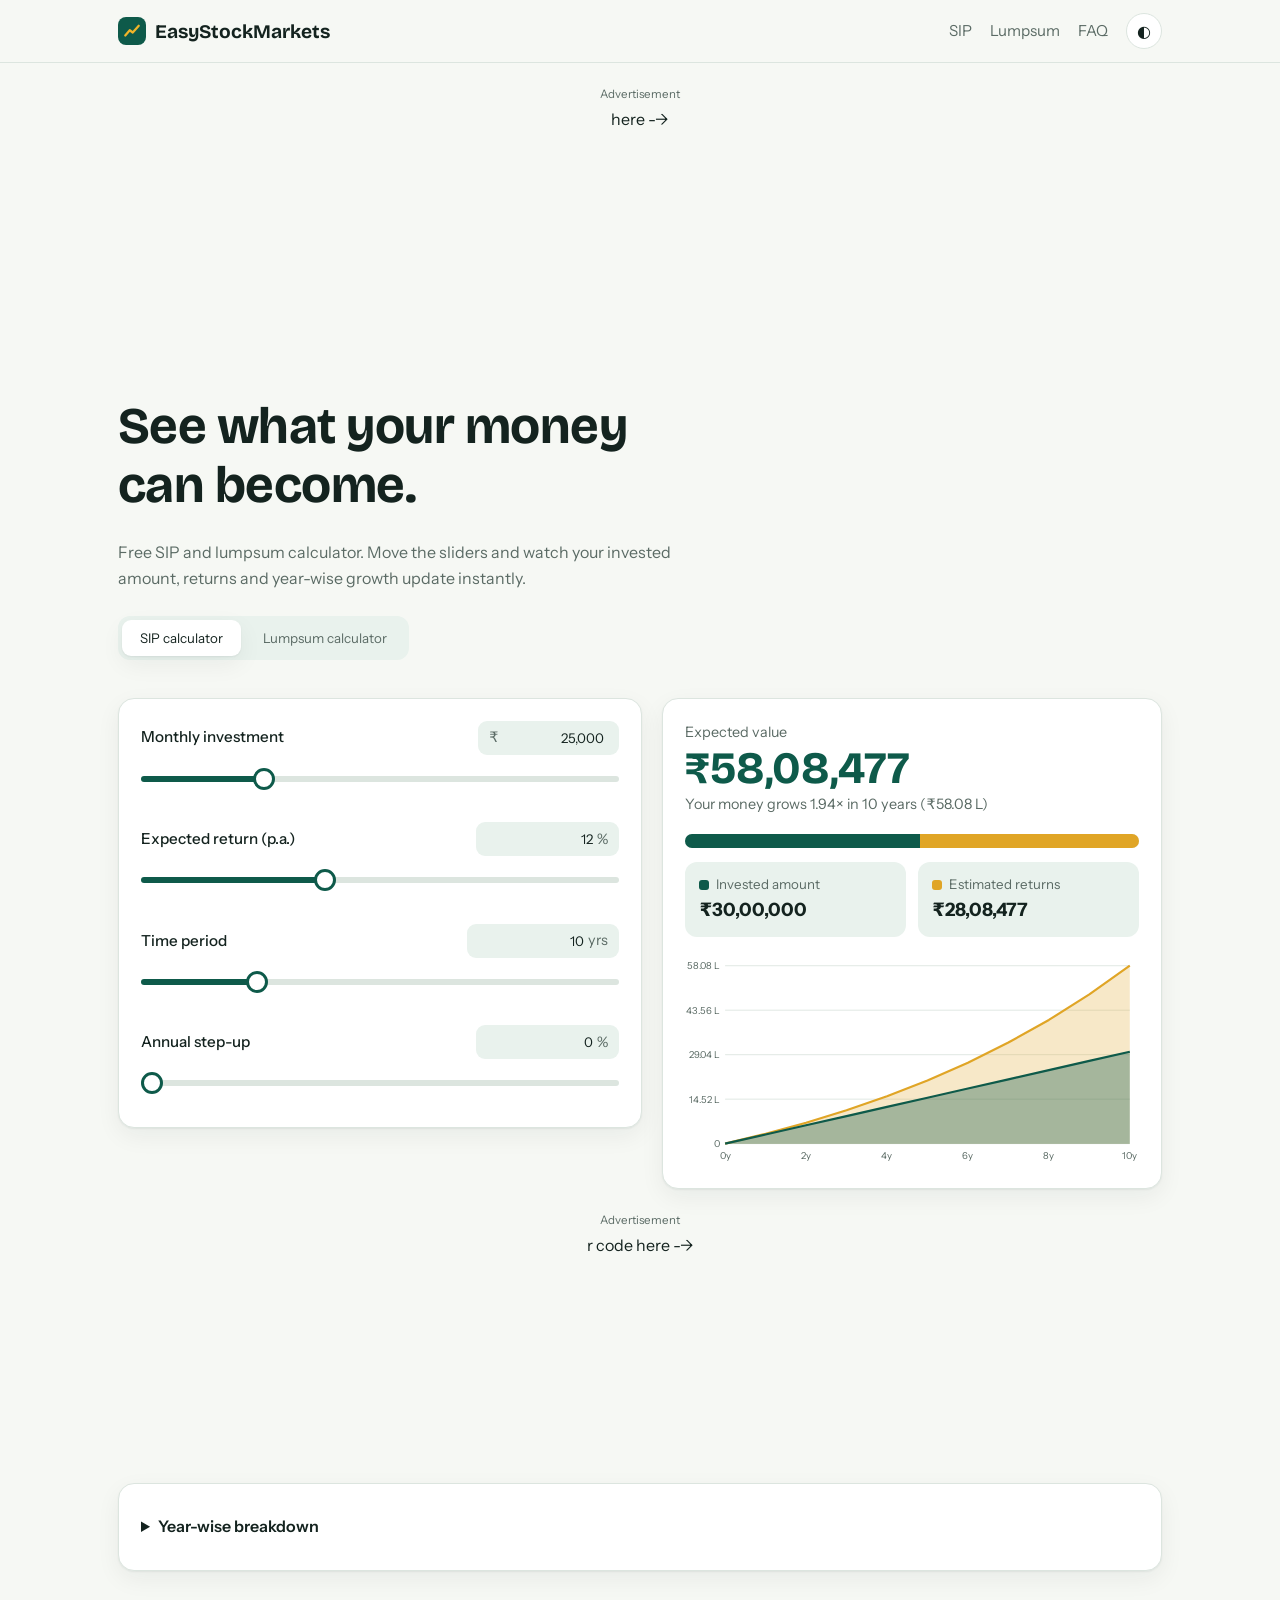
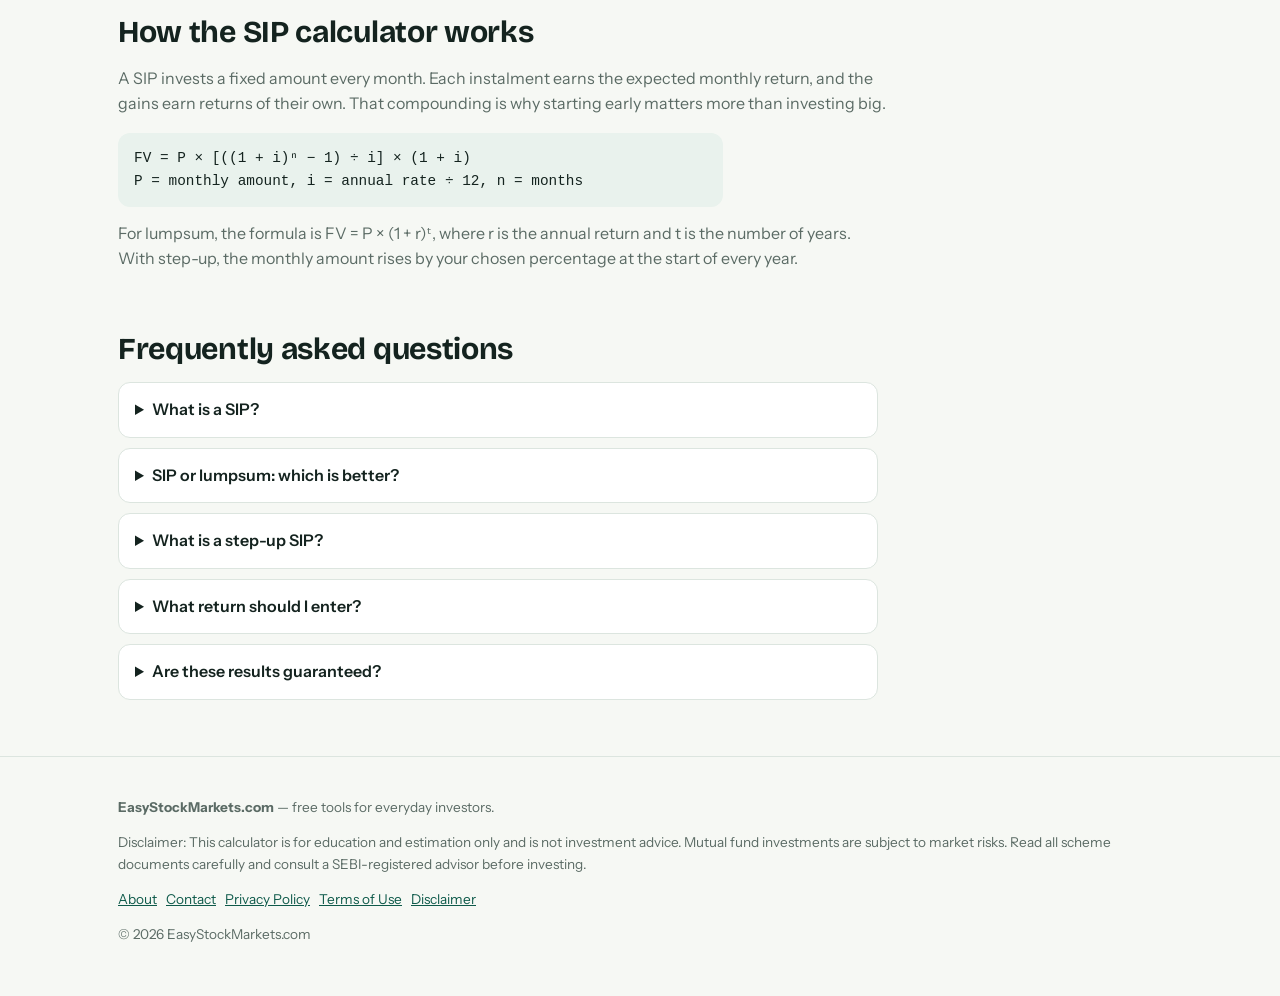
==== commit 92472bdc: "Update index.html" ====
--- a/index.html
+++ b/index.html
@@ -149,9 +149,17 @@
 </div>
 
 
-<!-- AD SLOT 1: NATIVE BANNER (under calculator). Paste ad code between the comment markers below. Remove the whole div if unused. -->
+<!-- AD SLOT 2: BANNER (under calculator). Paste ad code between the comment markers below. Remove the whole div if unused. -->
 <div class="ad-slot ad-native" id="ad-native-2">
-<script async="async" data-cfasync="false" src="https://bauval.org/21/816e2c9be755b453aa103c5f04f29f22"></script>
+<script>
+  atOptions = {
+    'key' : '8a4e764eb5b84c7a4eb3f873d4bc77cd',
+    'format' : 'iframe',
+    'height' : 250,
+    'width' : 300,
+    'params' : {}
+  };
+</script>
 <div id="container-816e2c9be755b453aa103c5f04f29f22"></div>r code here -->
 </div>
 <details class="card" style="margin-top:20px">
@@ -165,11 +173,6 @@
 <div class="formula">FV = P × [((1 + i)ⁿ − 1) ÷ i] × (1 + i)<br>P = monthly amount, i = annual rate ÷ 12, n = months</div>
 <p style="margin-top:14px">For lumpsum, the formula is FV = P × (1 + r)ᵗ, where r is the annual return and t is the number of years. With step-up, the monthly amount rises by your chosen percentage at the start of every year.</p>
 </section>
-
-
-<!-- AD SLOT 2: BANNER 300x250 (after "How it works"). Paste ad code inside. --!>
-
-<script src="https://bauval.org/22/8a4e764eb5b84c7a4eb3f873d4bc77cd"></script>r 300x250 code here -->
 </div>
 <section class="info faq" id="faq">
 <h2>Frequently asked questions</h2>
@@ -180,11 +183,6 @@
 <details><summary>Are these results guaranteed?</summary><p>No. Mutual fund returns are market-linked. The calculator shows an estimate based only on what you enter, before taxes and expense ratios.</p></details>
 </section>
 
-<!-- AD SLOT 3: NATIVE BANNER (after FAQ, optional). Paste ad code inside. -->
-<div class="ad-slot ad-native" id="ad-native-2">
-<script async="async" data-cfasync="false" src="https://bauval.org/21/816e2c9be755b453aa103c5f04f29f22"></script>
-<div id="container-816e2c9be755b453aa103c5f04f29f22"></div>r code here -->
-</div>
 </main>
 
 <footer><div class="wrap">
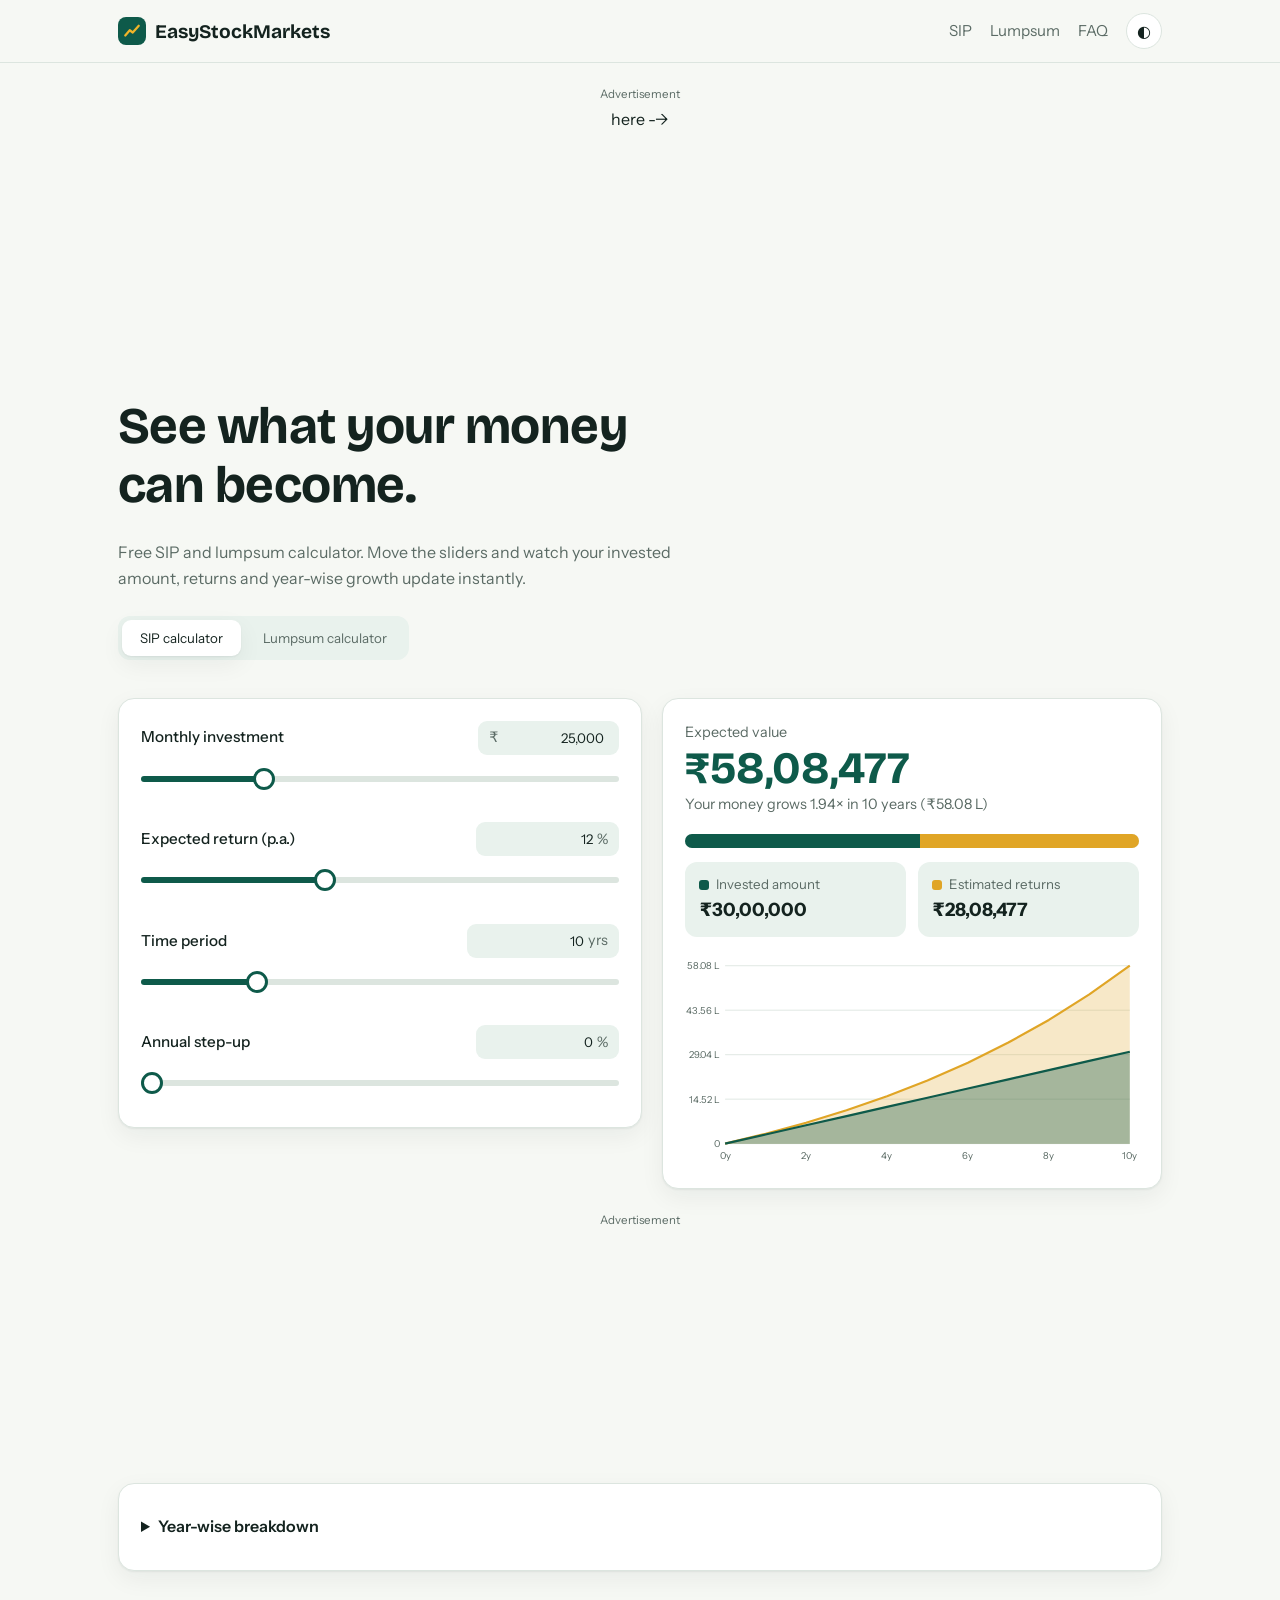
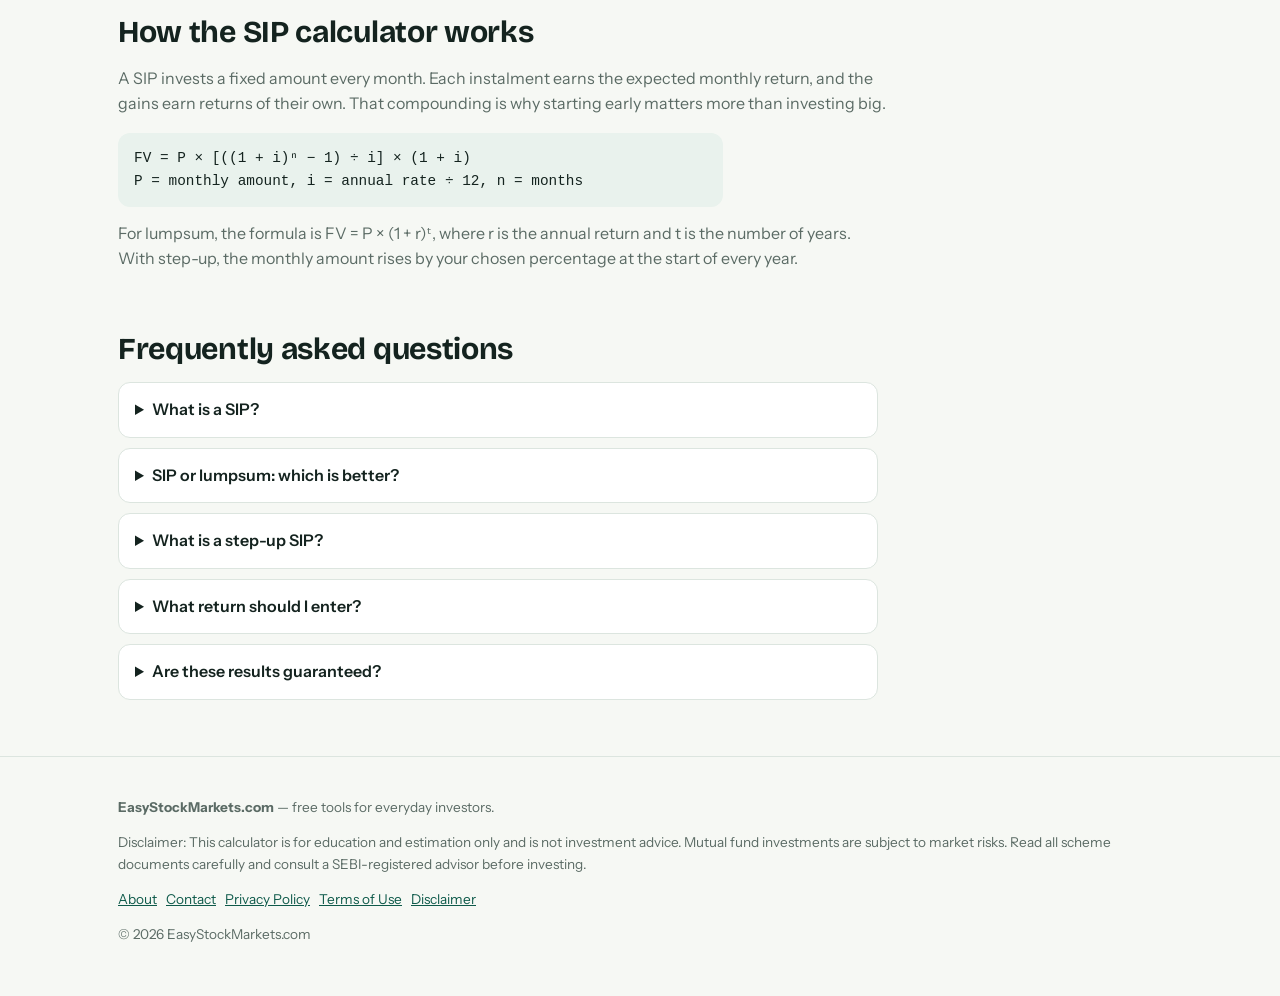
==== commit 041ab639: "Update index.html" ====
--- a/index.html
+++ b/index.html
@@ -151,16 +151,8 @@
 
 <!-- AD SLOT 2: BANNER (under calculator). Paste ad code between the comment markers below. Remove the whole div if unused. -->
 <div class="ad-slot ad-native" id="ad-native-2">
-<script>
-  atOptions = {
-    'key' : '8a4e764eb5b84c7a4eb3f873d4bc77cd',
-    'format' : 'iframe',
-    'height' : 250,
-    'width' : 300,
-    'params' : {}
-  };
-</script>
-<div id="container-816e2c9be755b453aa103c5f04f29f22"></div>r code here -->
+<script async="async" data-cfasync="false" src="https://bauval.org/21/816e2c9be755b453aa103c5f04f29f22"></script>
+<div id="container-816e2c9be755b453aa103c5f04f29f22"></div>
 </div>
 <details class="card" style="margin-top:20px">
 <summary>Year-wise breakdown</summary>
